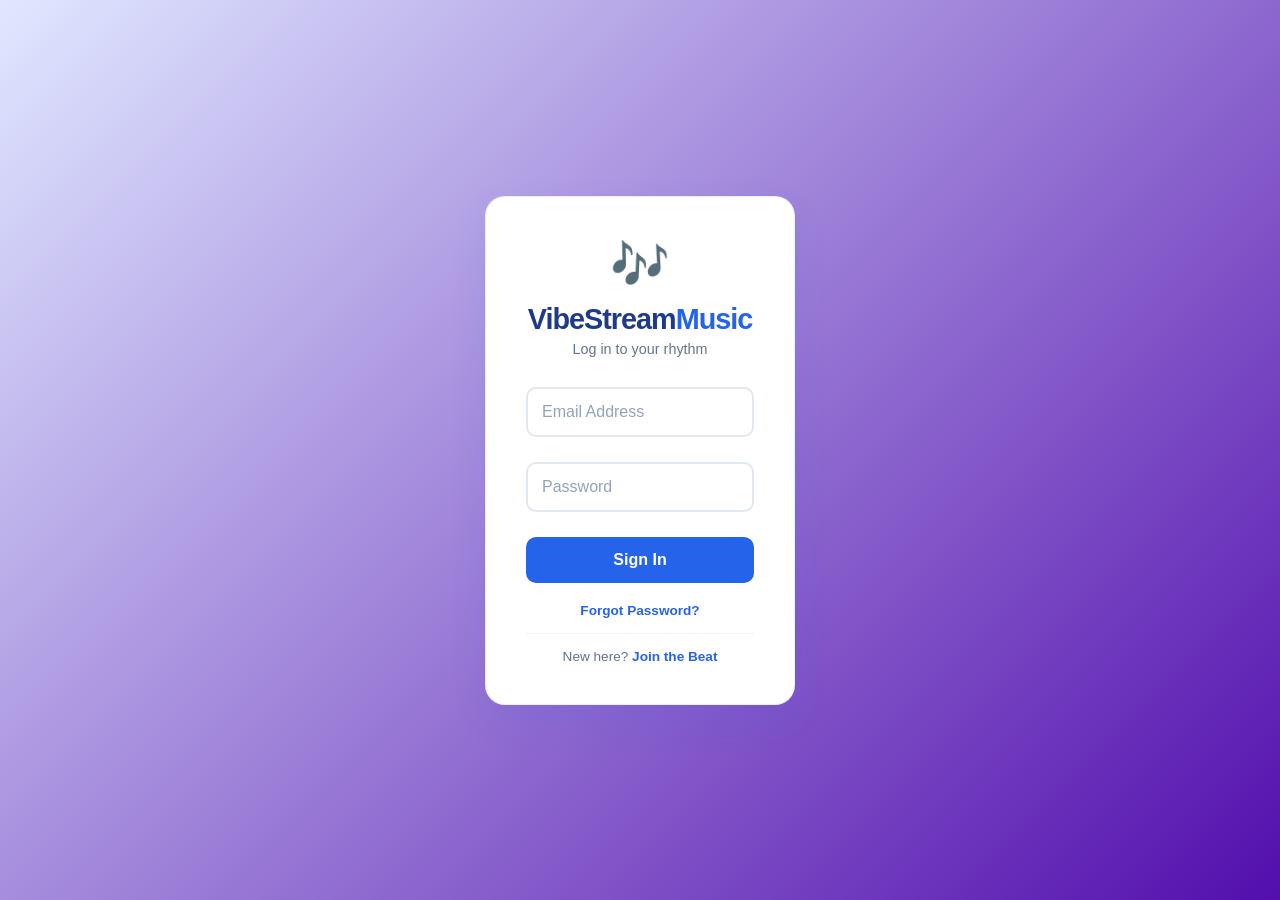
==== index.html @ 5f2a1d3b "Rename LogInPage.html to index.html" ====
<!DOCTYPE html>
<html lang="en">
<head>
    <meta charset="UTF-8">
    <meta name="viewport" content="width=device-width, initial-scale=1.0">
    <title>Login | Vibe Stream Pro</title>
    <link rel="stylesheet" href="LogInPageStyle.css">
</head>
<body>
    <div class="login-container">
        <div class="login-card">
            <div class="brand">
                <div class="logo-icon">🎶</div>
                <h1>VibeStream<span>Music</span></h1>
                <p>Log in to your rhythm</p>
            </div>

            <form>
                <div class="input-group">
                    <input type="email" id="email" required placeholder=" ">
                    <label for="email">Email Address</label>
                </div>
                
                <div class="input-group">
                    <input type="password" id="password" required placeholder=" ">
                    <label for="password">Password</label>
                </div>
                
                <button type="submit" class="login-btn">Sign In</button>
                
                <div class="footer-links">
                    <a href="#">Forgot Password?</a>
                    <div class="divider"></div>
                    <span>New here? <a href="#" class="signup">Join the Beat</a></span>
                </div>
            </form>
        </div>
    </div>
</body>
</html>
---- LogInPageStyle.css ----
/* General Reset */
* {
    margin: 0;
    padding: 0;
    box-sizing: border-box;
    font-family: 'Segoe UI', Roboto, Helvetica, Arial, sans-serif;
}

body {
    /* Subtle blue gradient background */
    background: linear-gradient(135deg, #e0e7ff 0%, #530ead);
    height: 100vh;
    display: flex;
    justify-content: center;
    align-items: center;
}

/* Centered Login Card */
.login-card {
    background: #ffffff;
    padding: 40px;
    border-radius: 20px;
    box-shadow: 0 15px 35px rgba(37, 99, 235, 0.1);
    width: 100%;
    max-width: 420px;
    text-align: center;
    transition: all 0.4s cubic-bezier(0.175, 0.885, 0.32, 1.275);
    border: 1px solid rgba(37, 99, 235, 0.1);
}

/* Hover Idea: Card lift & Glow */
.login-card:hover {
    transform: translateY(-10px);
    box-shadow: 0 20px 40px rgba(37, 99, 235, 0.15);
}

/* Brand Styling */
.brand {
    margin-bottom: 30px;
}

.logo-icon {
    font-size: 3rem;
    margin-bottom: 10px;
}

.brand h1 {
    color: #1e3a8a;
    font-size: 1.8rem;
    font-weight: 800;
    letter-spacing: -1px;
}

.brand h1 span {
    color: #2563eb; /* Electric Blue */
}

.brand p {
    color: #64748b;
    font-size: 0.9rem;
    margin-top: 5px;
}

/* Input Styling */
.input-group {
    position: relative;
    margin-bottom: 25px;
    text-align: left;
}

.input-group input {
    width: 100%;
    padding: 14px 12px;
    border: 2px solid #e2e8f0;
    border-radius: 10px;
    outline: none;
    font-size: 1rem;
    transition: border-color 0.3s ease;
}

.input-group label {
    position: absolute;
    left: 12px;
    top: 50%;
    transform: translateY(-50%);
    color: #94a3b8;
    pointer-events: none;
    transition: all 0.3s ease;
    background: white;
    padding: 0 4px;
}

/* Floating Label Animation */
.input-group input:focus + label,
.input-group input:not(:placeholder-shown) + label {
    top: 0;
    font-size: 0.8rem;
    color: #2563eb;
    font-weight: 600;
}

.input-group input:focus {
    border-color: #2563eb;
}

/* Main Login Button */
.login-btn {
    width: 100%;
    padding: 14px;
    background-color: #2563eb;
    color: white;
    border: none;
    border-radius: 10px;
    font-weight: 600;
    font-size: 1rem;
    cursor: pointer;
    transition: all 0.3s ease;
    margin-bottom: 20px;
}

/* Button Hover Idea: Darker blue + shadow */
.login-btn:hover {
    background-color: #1d4ed8;
    box-shadow: 0 8px 15px rgba(37, 99, 235, 0.3);
    transform: scale(1.02);
}

/* Footer Links */
.footer-links {
    font-size: 0.85rem;
    color: #64748b;
}

.footer-links a {
    color: #2563eb;
    text-decoration: none;
    font-weight: 600;
}

.footer-links a:hover {
    text-decoration: underline;
}

.divider {
    height: 1px;
    background: #f1f5f9;
    margin: 15px 0;
}
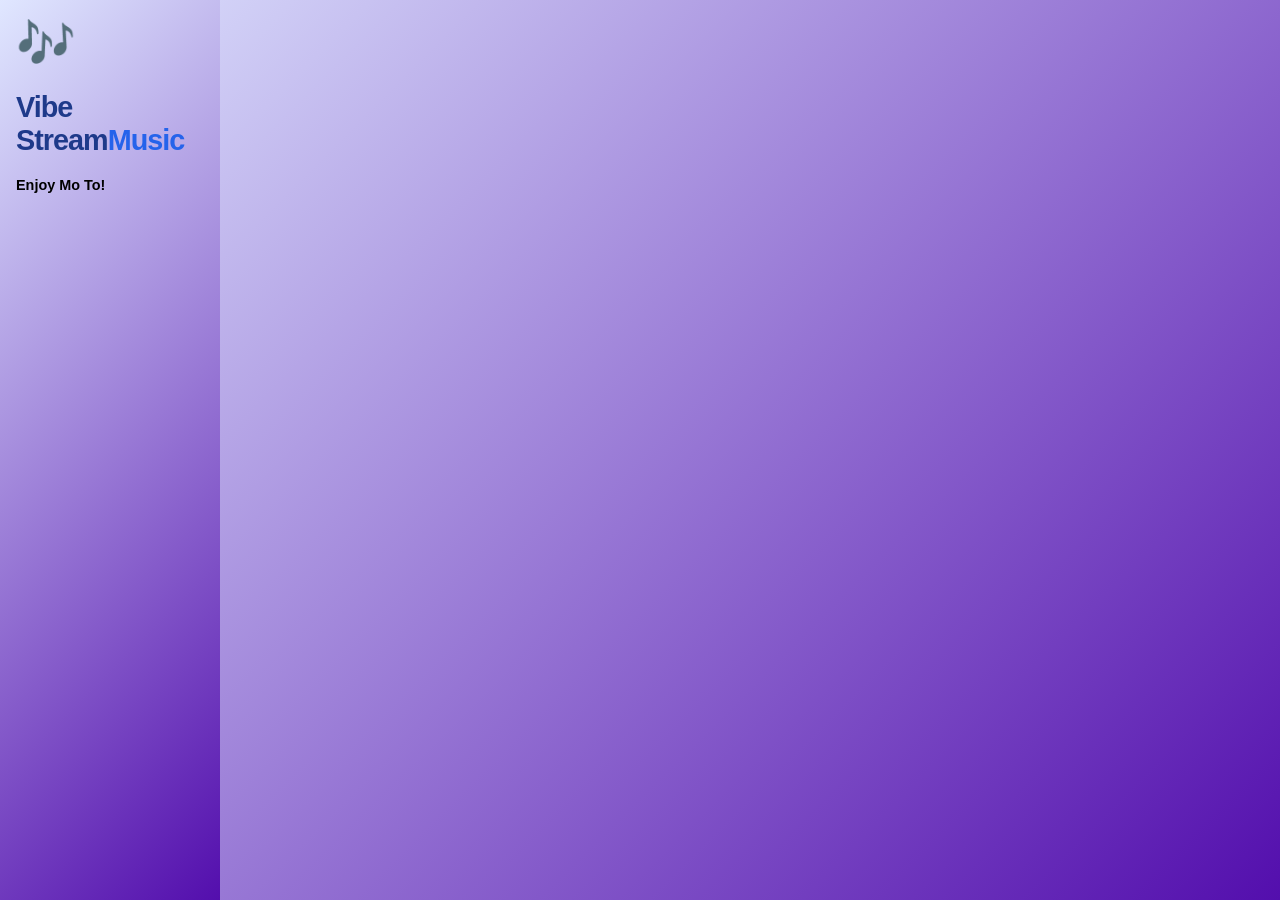
==== commit f6ff948f: "Rename HomePage.html to index.html" ====
--- a/index.html
+++ b/index.html
@@ -1,40 +1,18 @@
 <!DOCTYPE html>
 <html lang="en">
 <head>
-    <meta charset="UTF-8">
+	<title>Home | Vibe Stream</title>
+	<meta charset="UTF-8">
     <meta name="viewport" content="width=device-width, initial-scale=1.0">
-    <title>Login | Vibe Stream Pro</title>
-    <link rel="stylesheet" href="LogInPageStyle.css">
+	<link rel="stylesheet" href="HomePageStyle.css">
 </head>
 <body>
-    <div class="login-container">
-        <div class="login-card">
-            <div class="brand">
+	<div class="sidebar">
+		<div class="continer"><div class="brand">
                 <div class="logo-icon">🎶</div>
-                <h1>VibeStream<span>Music</span></h1>
-                <p>Log in to your rhythm</p>
-            </div>
-
-            <form>
-                <div class="input-group">
-                    <input type="email" id="email" required placeholder=" ">
-                    <label for="email">Email Address</label>
-                </div>
-                
-                <div class="input-group">
-                    <input type="password" id="password" required placeholder=" ">
-                    <label for="password">Password</label>
-                </div>
-                
-                <button type="submit" class="login-btn">Sign In</button>
-                
-                <div class="footer-links">
-                    <a href="#">Forgot Password?</a>
-                    <div class="divider"></div>
-                    <span>New here? <a href="#" class="signup">Join the Beat</a></span>
-                </div>
-            </form>
-        </div>
-    </div>
+                <h1>Vibe Stream<span>Music</span></h1>
+                <p>Enjoy Mo To!</p></div>
+	</div>
+	<div class="card"></div>
 </body>
 </html>
--- a/HomePageStyle.css
+++ b/HomePageStyle.css
@@ -0,0 +1,53 @@
+* { box-sizing:border-box; 
+	font-family:Arial, sans-serif; 
+	}
+body { margin:0; 
+	background: linear-gradient(135deg, #e0e7ff 0%, #530ead);
+	display:flex; 
+	height:100vh; }
+}
+
+body {
+    /* Subtle blue gradient background */
+    background: linear-gradient(135deg, #e0e7ff 0%, #530ead);
+    height: 100vh;
+    display: flex;
+    justify-content: center;
+    align-items: center;
+}
+.brand {
+    margin-bottom: 30px;
+}
+
+.logo-icon {
+    font-size: 3rem;
+    margin-bottom: 10px;
+}
+
+.brand h1 {
+    color: #1e3a8a;
+    font-size: 1.8rem;
+    font-weight: 800;
+    letter-spacing: -1px;
+}
+
+.brand h1 span {
+    color: #2563eb; /* Electric Blue */
+}
+
+.brand p {
+    color: #64748b;
+    font-size: 0.9rem;
+    margin-top: 5px;
+}
+.sidebar {
+	background: linear-gradient(135deg, #e0e7ff 0%, #530ead);
+	padding:1rem;
+	width:220px;
+	display:flex; 
+	flex-direction:column;
+}
+.sidebar p {
+	color: black;
+	font-weight:bold;
+}
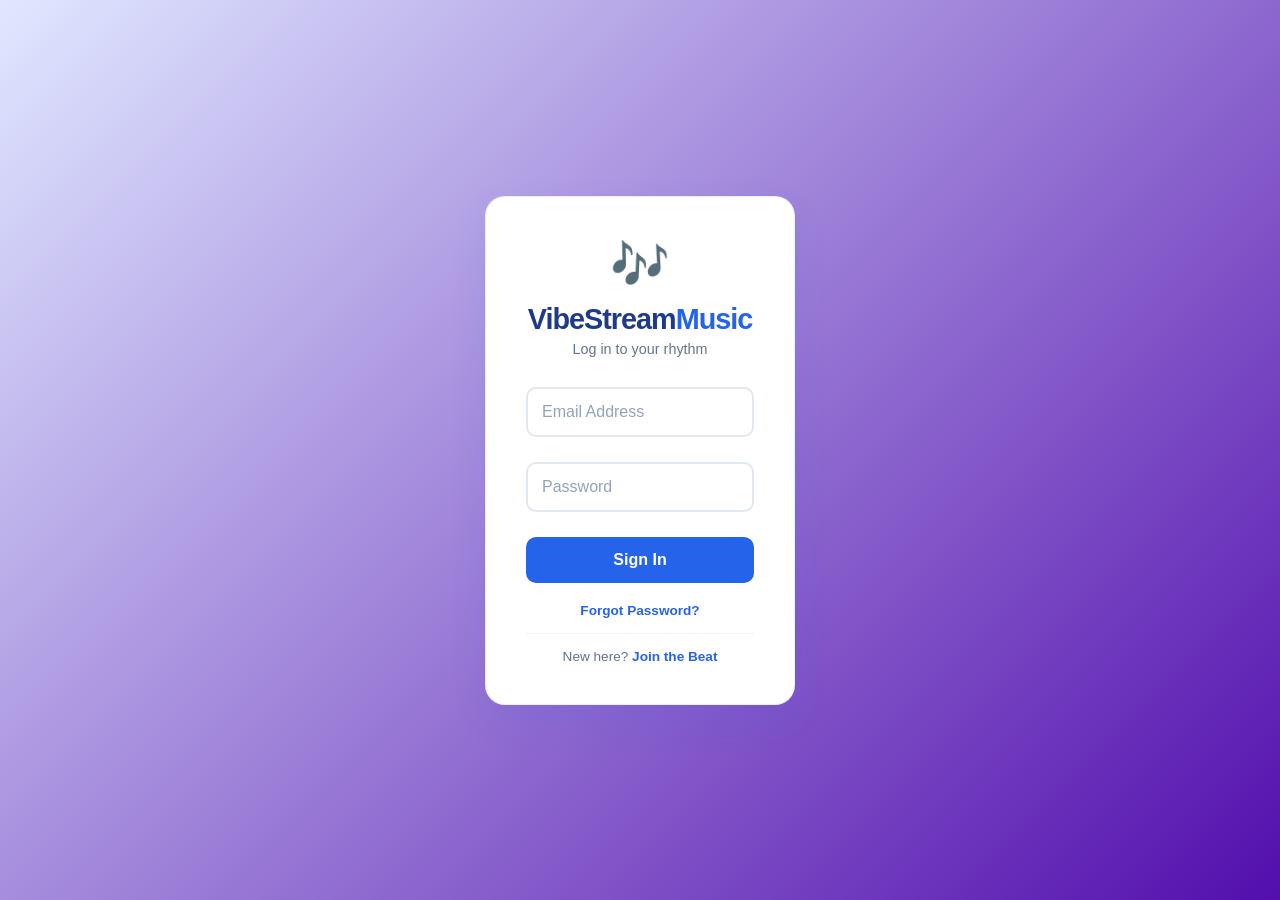
==== commit e2961c8f: "Rename LogInPage.html to index.html" ====
--- a/index.html
+++ b/index.html
@@ -1,18 +1,40 @@
 <!DOCTYPE html>
 <html lang="en">
 <head>
-	<title>Home | Vibe Stream</title>
-	<meta charset="UTF-8">
+    <meta charset="UTF-8">
     <meta name="viewport" content="width=device-width, initial-scale=1.0">
-	<link rel="stylesheet" href="HomePageStyle.css">
+    <title>Login | Vibe Stream Pro</title>
+    <link rel="stylesheet" href="LogInPageStyle.css">
 </head>
 <body>
-	<div class="sidebar">
-		<div class="continer"><div class="brand">
+    <div class="login-container">
+        <div class="login-card">
+            <div class="brand">
                 <div class="logo-icon">🎶</div>
-                <h1>Vibe Stream<span>Music</span></h1>
-                <p>Enjoy Mo To!</p></div>
-	</div>
-	<div class="card"></div>
+                <h1>VibeStream<span>Music</span></h1>
+                <p>Log in to your rhythm</p>
+            </div>
+
+            <form>
+                <div class="input-group">
+                    <input type="email" id="email" required placeholder=" ">
+                    <label for="email">Email Address</label>
+                </div>
+                
+                <div class="input-group">
+                    <input type="password" id="password" required placeholder=" ">
+                    <label for="password">Password</label>
+                </div>
+                
+                <button type="submit" class="login-btn">Sign In</button>
+                
+                <div class="footer-links">
+                    <a href="HomePage.html">Forgot Password?</a>
+                    <div class="divider"></div>
+                    <span>New here? <a href="HomePage.html" class="signup">Join the Beat</a></span>
+                </div>
+            </form>
+        </div>
+    </div>
 </body>
 </html>
--- a/LogInPageStyle.css
+++ b/LogInPageStyle.css
@@ -0,0 +1,148 @@
+/* General Reset */
+* {
+    margin: 0;
+    padding: 0;
+    box-sizing: border-box;
+    font-family: 'Segoe UI', Roboto, Helvetica, Arial, sans-serif;
+}
+
+body {
+    /* Subtle blue gradient background */
+    background: linear-gradient(135deg, #e0e7ff 0%, #530ead);
+    height: 100vh;
+    display: flex;
+    justify-content: center;
+    align-items: center;
+}
+
+/* Centered Login Card */
+.login-card {
+    background: #ffffff;
+    padding: 40px;
+    border-radius: 20px;
+    box-shadow: 0 15px 35px rgba(37, 99, 235, 0.1);
+    width: 100%;
+    max-width: 420px;
+    text-align: center;
+    transition: all 0.4s cubic-bezier(0.175, 0.885, 0.32, 1.275);
+    border: 1px solid rgba(37, 99, 235, 0.1);
+}
+
+/* Hover Idea: Card lift & Glow */
+.login-card:hover {
+    transform: translateY(-10px);
+    box-shadow: 0 20px 40px rgba(37, 99, 235, 0.15);
+}
+
+/* Brand Styling */
+.brand {
+    margin-bottom: 30px;
+}
+
+.logo-icon {
+    font-size: 3rem;
+    margin-bottom: 10px;
+}
+
+.brand h1 {
+    color: #1e3a8a;
+    font-size: 1.8rem;
+    font-weight: 800;
+    letter-spacing: -1px;
+}
+
+.brand h1 span {
+    color: #2563eb; /* Electric Blue */
+}
+
+.brand p {
+    color: #64748b;
+    font-size: 0.9rem;
+    margin-top: 5px;
+}
+
+/* Input Styling */
+.input-group {
+    position: relative;
+    margin-bottom: 25px;
+    text-align: left;
+}
+
+.input-group input {
+    width: 100%;
+    padding: 14px 12px;
+    border: 2px solid #e2e8f0;
+    border-radius: 10px;
+    outline: none;
+    font-size: 1rem;
+    transition: border-color 0.3s ease;
+}
+
+.input-group label {
+    position: absolute;
+    left: 12px;
+    top: 50%;
+    transform: translateY(-50%);
+    color: #94a3b8;
+    pointer-events: none;
+    transition: all 0.3s ease;
+    background: white;
+    padding: 0 4px;
+}
+
+/* Floating Label Animation */
+.input-group input:focus + label,
+.input-group input:not(:placeholder-shown) + label {
+    top: 0;
+    font-size: 0.8rem;
+    color: #2563eb;
+    font-weight: 600;
+}
+
+.input-group input:focus {
+    border-color: #2563eb;
+}
+
+/* Main Login Button */
+.login-btn {
+    width: 100%;
+    padding: 14px;
+    background-color: #2563eb;
+    color: white;
+    border: none;
+    border-radius: 10px;
+    font-weight: 600;
+    font-size: 1rem;
+    cursor: pointer;
+    transition: all 0.3s ease;
+    margin-bottom: 20px;
+}
+
+/* Button Hover Idea: Darker blue + shadow */
+.login-btn:hover {
+    background-color: #1d4ed8;
+    box-shadow: 0 8px 15px rgba(37, 99, 235, 0.3);
+    transform: scale(1.02);
+}
+
+/* Footer Links */
+.footer-links {
+    font-size: 0.85rem;
+    color: #64748b;
+}
+
+.footer-links a {
+    color: #2563eb;
+    text-decoration: none;
+    font-weight: 600;
+}
+
+.footer-links a:hover {
+    text-decoration: underline;
+}
+
+.divider {
+    height: 1px;
+    background: #f1f5f9;
+    margin: 15px 0;
+}
